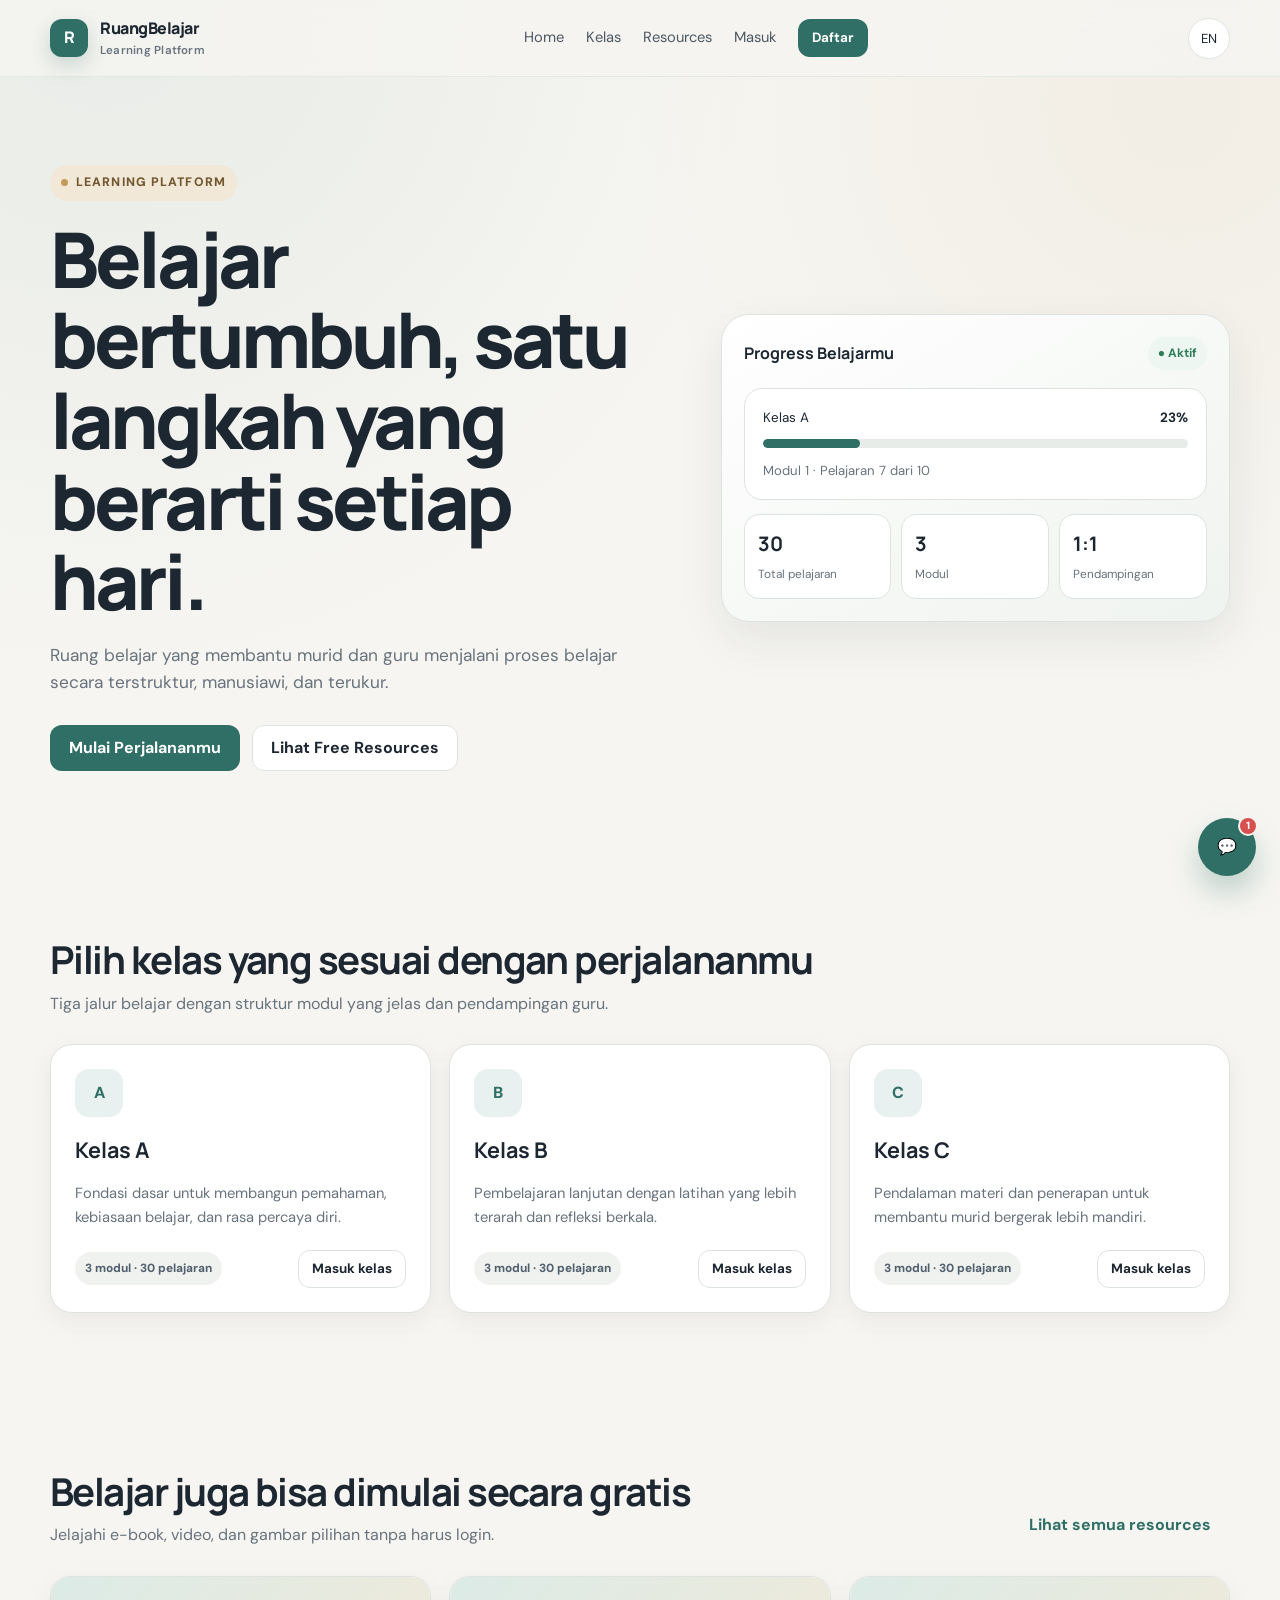
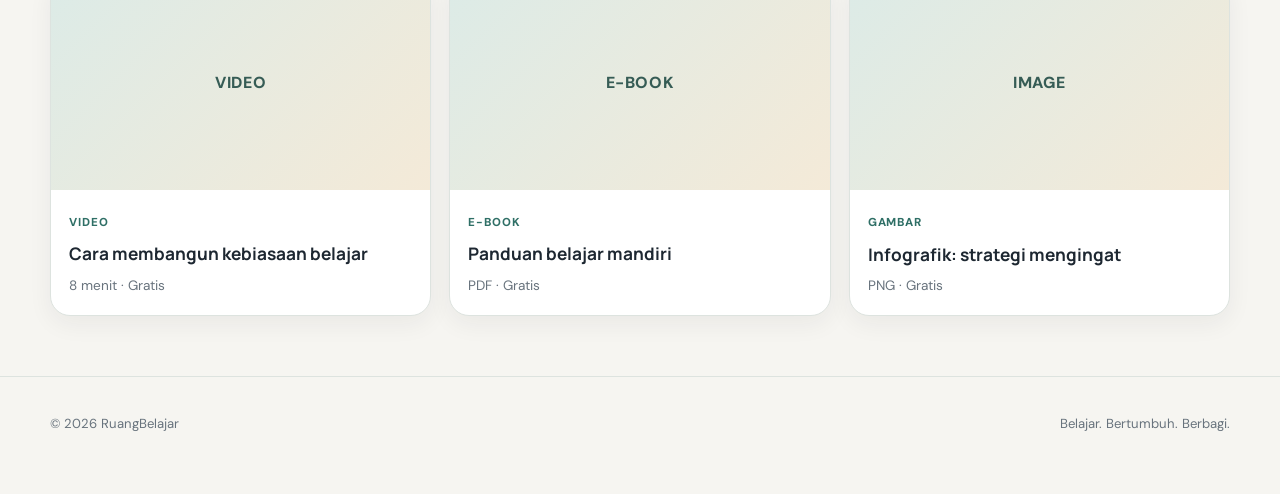
==== index.html @ 14eb43c1 "Add initial learning platform frontend prototype with student and teacher pages" ====
<!doctype html>
<html lang="id">
<head>
<meta charset="utf-8">
<meta name="viewport" content="width=device-width,initial-scale=1">
<title>RuangBelajar — Learning Platform</title>
<link rel="stylesheet" href="assets/style.css">
</head>
<body>
<header class="navbar-shell">
<div class="container navbar">
    <a class="brand" href="index.html">
        <span class="brand-mark">R</span>
        <span>RuangBelajar<small>Learning Platform</small></span>
    </a>
    <nav class="nav-links">
        <a href="index.html" data-i18n="nav_home">Home</a>
        <a href="#classes" data-i18n="nav_classes">Kelas</a>
        <a href="resources.html" data-i18n="nav_resources">Resources</a>
        <a href="login.html" data-i18n="nav_login">Masuk</a>
        <a href="register.html" class="btn btn-primary btn-small" data-i18n="nav_register">Daftar</a>
    </nav>
    <div class="nav-actions">
        <button class="lang-toggle" data-lang-toggle>EN</button>
        <button class="mobile-toggle" aria-label="Buka menu">☰</button>
    </div>
</div>
</header>

<main>
<section class="hero">
<div class="container hero-grid">
    <div>
        <span class="eyebrow" data-i18n="hero_badge">Learning Platform</span>
        <h1 data-i18n="hero_title">Belajar bertumbuh, satu langkah yang berarti setiap hari.</h1>
        <p data-i18n="hero_desc">Ruang belajar yang membantu murid dan guru menjalani proses belajar secara terstruktur, manusiawi, dan terukur.</p>
        <div class="hero-actions">
            <a href="#classes" class="btn btn-primary" data-i18n="cta_start">Mulai Perjalananmu</a>
            <a href="resources.html" class="btn btn-secondary" data-i18n="cta_free">Lihat Free Resources</a>
        </div>
    </div>
    <div class="hero-panel">
        <div class="hero-panel-top">
            <strong>Progress Belajarmu</strong>
            <span class="status-pill">● Aktif</span>
        </div>
        <div class="progress-card">
            <div class="progress-meta"><span>Kelas A</span><strong>23%</strong></div>
            <div class="progress-track"><div class="progress-fill" style="width:23%"></div></div>
            <p style="margin:12px 0 0;color:var(--muted);font-size:.82rem">Modul 1 · Pelajaran 7 dari 10</p>
        </div>
        <div class="mini-stats">
            <div class="mini-stat"><strong>30</strong><span>Total pelajaran</span></div>
            <div class="mini-stat"><strong>3</strong><span>Modul</span></div>
            <div class="mini-stat"><strong>1:1</strong><span>Pendampingan</span></div>
        </div>
    </div>
</div>
</section>

<section class="section" id="classes">
<div class="container">
    <div class="section-head">
        <div>
            <h2 data-i18n="classes_title">Pilih kelas yang sesuai dengan perjalananmu</h2>
            <p data-i18n="classes_desc">Tiga jalur belajar dengan struktur modul yang jelas dan pendampingan guru.</p>
        </div>
    </div>

    <div class="card-grid-3">
        <article class="class-card">
            <div class="class-icon">A</div>
            <h3>Kelas A</h3>
            <p>Fondasi dasar untuk membangun pemahaman, kebiasaan belajar, dan rasa percaya diri.</p>
            <div class="card-footer"><span class="tag">3 modul · 30 pelajaran</span><a href="class-a.html" class="btn btn-secondary btn-small">Masuk kelas</a></div>
        </article>
        <article class="class-card">
            <div class="class-icon">B</div>
            <h3>Kelas B</h3>
            <p>Pembelajaran lanjutan dengan latihan yang lebih terarah dan refleksi berkala.</p>
            <div class="card-footer"><span class="tag">3 modul · 30 pelajaran</span><a href="class-b.html" class="btn btn-secondary btn-small">Masuk kelas</a></div>
        </article>
        <article class="class-card">
            <div class="class-icon">C</div>
            <h3>Kelas C</h3>
            <p>Pendalaman materi dan penerapan untuk membantu murid bergerak lebih mandiri.</p>
            <div class="card-footer"><span class="tag">3 modul · 30 pelajaran</span><a href="class-c.html" class="btn btn-secondary btn-small">Masuk kelas</a></div>
        </article>
    </div>
</div>
</section>

<section class="section-sm">
<div class="container">
    <div class="section-head">
        <div>
            <h2 data-i18n="free_title">Belajar juga bisa dimulai secara gratis</h2>
            <p data-i18n="free_desc">Jelajahi e-book, video, dan gambar pilihan tanpa harus login.</p>
        </div>
        <a href="resources.html" class="btn btn-ghost" data-i18n="see_more">Lihat semua resources</a>
    </div>
    <div class="card-grid-3">
        <article class="resource-card">
            <div class="resource-thumb">VIDEO</div>
            <div class="resource-body"><span class="resource-type">Video</span><h3>Cara membangun kebiasaan belajar</h3><p>8 menit · Gratis</p></div>
        </article>
        <article class="resource-card">
            <div class="resource-thumb">E-BOOK</div>
            <div class="resource-body"><span class="resource-type">E-book</span><h3>Panduan belajar mandiri</h3><p>PDF · Gratis</p></div>
        </article>
        <article class="resource-card">
            <div class="resource-thumb">IMAGE</div>
            <div class="resource-body"><span class="resource-type">Gambar</span><h3>Infografik: strategi mengingat</h3><p>PNG · Gratis</p></div>
        </article>
    </div>
</div>
</section>
</main>

<footer class="footer">
<div class="container footer-inner">
    <span>© 2026 RuangBelajar</span>
    <span>Belajar. Bertumbuh. Berbagi.</span>
</div>
</footer>

<button class="chat-fab" aria-label="Buka chat">💬<span class="chat-badge">1</span></button>
<div class="chat-panel hidden">
    <div class="chat-head"><strong>Chat Guru</strong><button class="close-btn chat-close">×</button></div>
    <div class="chat-body"></div>
    <form class="chat-input" id="chatForm"><input placeholder="Tulis pesan..."><button>➤</button></form>
</div>

<script src="assets/app.js"></script>
</body>
</html>
---- assets/style.css ----
@import url('https://fonts.googleapis.com/css2?family=DM+Sans:wght@400;500;600;700&family=Manrope:wght@600;700;800&display=swap');

:root{
    --bg:#f6f5f1;
    --surface:#ffffff;
    --surface-2:#f0f2ef;
    --ink:#1d2731;
    --muted:#68737d;
    --line:#dde3df;
    --primary:#2f6f66;
    --primary-dark:#245b54;
    --accent:#c49a5b;
    --accent-soft:#f1e8d8;
    --success:#2e7d5a;
    --warning:#b7791f;
    --danger:#bd4b4b;
    --shadow:0 18px 45px rgba(29,39,49,.08);
    --shadow-soft:0 8px 24px rgba(29,39,49,.06);
    --radius:20px;
    --radius-sm:14px;
    --container:1180px;
}

*,
*::before,
*::after{box-sizing:border-box}

html{scroll-behavior:smooth}

body{
    margin:0;
    font-family:"DM Sans",sans-serif;
    color:var(--ink);
    background:
        radial-gradient(circle at 8% 0%, rgba(47,111,102,.07), transparent 28%),
        radial-gradient(circle at 92% 5%, rgba(196,154,91,.08), transparent 24%),
        var(--bg);
    line-height:1.6;
}

body.modal-open{overflow:hidden}

a{color:inherit;text-decoration:none}
button,input,select,textarea{font:inherit}
button{cursor:pointer}
img{max-width:100%;display:block}

.container{
    width:min(calc(100% - 40px), var(--container));
    margin-inline:auto;
}

.section{padding:88px 0}
.section-sm{padding:60px 0}

.navbar-shell{
    position:sticky;
    top:0;
    z-index:1000;
    padding:16px 0;
    background:rgba(246,245,241,.82);
    backdrop-filter:blur(16px);
    border-bottom:1px solid rgba(221,227,223,.75);
}

.navbar{
    display:flex;
    align-items:center;
    justify-content:space-between;
    gap:22px;
}

.brand{
    display:flex;
    align-items:center;
    gap:12px;
    font-family:"Manrope",sans-serif;
    font-weight:800;
    letter-spacing:-.03em;
}

.brand-mark{
    width:38px;height:38px;border-radius:12px;
    display:grid;place-items:center;
    background:var(--primary);
    color:#fff;
    box-shadow:0 8px 20px rgba(47,111,102,.22);
}

.brand small{
    display:block;
    font-family:"DM Sans",sans-serif;
    font-size:.72rem;
    font-weight:600;
    color:var(--muted);
    letter-spacing:.02em;
}

.nav-links{
    display:flex;
    align-items:center;
    gap:22px;
    color:#4d5862;
    font-size:.92rem;
}

.nav-links a:hover{color:var(--primary)}

.nav-actions{display:flex;align-items:center;gap:10px}

.lang-toggle{
    border:1px solid var(--line);
    background:var(--surface);
    color:var(--ink);
    border-radius:999px;
    padding:9px 12px;
    font-size:.82rem;
}

.mobile-toggle{
    display:none;
    width:42px;height:42px;
    border:1px solid var(--line);
    background:var(--surface);
    border-radius:12px;
}

.btn{
    display:inline-flex;
    align-items:center;
    justify-content:center;
    gap:9px;
    min-height:46px;
    padding:0 18px;
    border-radius:12px;
    border:1px solid transparent;
    font-weight:700;
    transition:.2s ease;
}

.btn:hover{transform:translateY(-1px)}
.btn-primary{background:var(--primary);color:#fff}
.btn-primary:hover{background:var(--primary-dark)}
.btn-secondary{background:var(--surface);border-color:var(--line);color:var(--ink)}
.btn-ghost{background:transparent;color:var(--primary)}
.btn-danger{background:#fff0f0;color:var(--danger);border-color:#f0caca}
.btn-warning{background:#fff8ea;color:var(--warning);border-color:#ead8aa}
.btn-small{min-height:38px;padding:0 13px;font-size:.84rem}

.hero{padding:88px 0 70px}
.hero-grid{
    display:grid;
    grid-template-columns:1.1fr .9fr;
    gap:48px;
    align-items:center;
}

.eyebrow{
    display:inline-flex;
    align-items:center;
    gap:8px;
    padding:8px 11px;
    border-radius:999px;
    background:var(--accent-soft);
    color:#72572f;
    font-size:.77rem;
    font-weight:800;
    text-transform:uppercase;
    letter-spacing:.09em;
}

.eyebrow::before{
    content:"";
    width:7px;height:7px;border-radius:50%;
    background:var(--accent);
}

.hero h1,
.page-title{
    font-family:"Manrope",sans-serif;
    font-weight:800;
    letter-spacing:-.05em;
    line-height:1.05;
}

.hero h1{font-size:clamp(2.9rem,6vw,5.2rem);margin:18px 0 20px;max-width:820px}
.page-title{font-size:clamp(2.2rem,5vw,4rem);margin:14px 0}

.hero p,
.lead{
    max-width:690px;
    color:var(--muted);
    font-size:1.08rem;
}

.hero-actions{display:flex;gap:12px;flex-wrap:wrap;margin-top:28px}

.hero-panel{
    background:linear-gradient(150deg,#ffffff,#eff3ef);
    border:1px solid var(--line);
    border-radius:28px;
    padding:22px;
    box-shadow:var(--shadow);
}

.hero-panel-top{
    display:flex;
    justify-content:space-between;
    align-items:center;
    margin-bottom:18px;
}
.hero-panel-top strong{font-family:"Manrope",sans-serif}
.status-pill{
    display:inline-flex;
    align-items:center;
    gap:6px;
    padding:7px 10px;
    border-radius:999px;
    background:#edf6f1;
    color:var(--success);
    font-size:.76rem;
    font-weight:700;
}

.progress-card{
    background:var(--surface);
    border:1px solid var(--line);
    padding:18px;
    border-radius:18px;
}

.progress-meta{display:flex;justify-content:space-between;gap:12px;font-size:.84rem;margin-bottom:10px}
.progress-track{height:9px;background:#e8ece9;border-radius:999px;overflow:hidden}
.progress-fill{height:100%;background:var(--primary);border-radius:999px}

.mini-stats{
    display:grid;
    grid-template-columns:repeat(3,1fr);
    gap:10px;
    margin-top:14px;
}
.mini-stat{
    background:var(--surface);
    border:1px solid var(--line);
    border-radius:15px;
    padding:13px;
}
.mini-stat strong{display:block;font-size:1.25rem;font-family:"Manrope",sans-serif}
.mini-stat span{font-size:.74rem;color:var(--muted)}

.section-head{
    display:flex;
    align-items:end;
    justify-content:space-between;
    gap:20px;
    margin-bottom:28px;
}
.section-head h2{
    font-family:"Manrope",sans-serif;
    font-size:clamp(1.8rem,3vw,2.6rem);
    margin:0;
    letter-spacing:-.04em;
}
.section-head p{margin:0;color:var(--muted);max-width:560px}

.card-grid-3{
    display:grid;
    grid-template-columns:repeat(3,1fr);
    gap:18px;
}
.card-grid-2{
    display:grid;
    grid-template-columns:repeat(2,1fr);
    gap:18px;
}

.class-card{
    background:var(--surface);
    border:1px solid var(--line);
    border-radius:22px;
    padding:24px;
    box-shadow:var(--shadow-soft);
    transition:.2s ease;
}
.class-card:hover{transform:translateY(-4px);box-shadow:var(--shadow)}
.class-icon{
    width:48px;height:48px;border-radius:14px;
    display:grid;place-items:center;
    color:var(--primary);
    background:#e8f1ef;
    font-weight:800;
}
.class-card h3{font-family:"Manrope",sans-serif;font-size:1.35rem;margin:16px 0 8px}
.class-card p{color:var(--muted);font-size:.92rem}
.card-footer{display:flex;justify-content:space-between;align-items:center;gap:12px;margin-top:20px}
.tag{
    display:inline-flex;align-items:center;
    padding:7px 10px;border-radius:999px;
    font-size:.74rem;font-weight:800;
    background:var(--surface-2);color:#52616d;
}

.resource-card{
    overflow:hidden;
    background:var(--surface);
    border:1px solid var(--line);
    border-radius:20px;
    box-shadow:var(--shadow-soft);
}
.resource-thumb{
    aspect-ratio:16/9;
    background:linear-gradient(135deg,#dcebe7,#f4ead8);
    display:grid;place-items:center;
    color:#365c55;
    font-weight:800;
    letter-spacing:.04em;
}
.resource-body{padding:18px}
.resource-type{
    font-size:.72rem;text-transform:uppercase;
    letter-spacing:.08em;font-weight:800;color:var(--primary);
}
.resource-body h3{font-family:"Manrope",sans-serif;font-size:1.08rem;margin:7px 0}
.resource-body p{font-size:.85rem;color:var(--muted);margin:0}

.page-banner{padding:56px 0 34px}
.page-banner .lead{max-width:760px}

.auth-wrap{
    min-height:calc(100vh - 76px);
    display:grid;
    place-items:center;
    padding:50px 0 80px;
}
.auth-card{
    width:min(100%,560px);
    background:var(--surface);
    border:1px solid var(--line);
    border-radius:24px;
    padding:30px;
    box-shadow:var(--shadow);
}
.auth-card h1{font-family:"Manrope",sans-serif;margin:0 0 8px;font-size:2rem;letter-spacing:-.04em}
.auth-card > p{margin:0 0 24px;color:var(--muted)}
.form-grid{display:grid;grid-template-columns:1fr 1fr;gap:16px}
.form-group{display:flex;flex-direction:column;gap:8px}
.form-group.full{grid-column:1/-1}
label{font-size:.84rem;font-weight:700}
input,select,textarea{
    width:100%;
    border:1px solid var(--line);
    background:#fbfcfb;
    color:var(--ink);
    border-radius:12px;
    min-height:46px;
    padding:11px 13px;
    outline:none;
}
textarea{min-height:120px;resize:vertical}
input:focus,select:focus,textarea:focus{
    border-color:rgba(47,111,102,.55);
    box-shadow:0 0 0 4px rgba(47,111,102,.08);
}
.choice-row{display:flex;gap:10px;flex-wrap:wrap}
.choice{
    flex:1;
    border:1px solid var(--line);
    border-radius:13px;
    padding:12px 14px;
    background:var(--surface);
    display:flex;
    gap:10px;
    align-items:flex-start;
}
.choice input{width:auto;min-height:auto;margin-top:3px}
.field-help{font-size:.76rem;color:var(--muted)}
.hidden{display:none!important}
.notice{
    padding:13px 14px;
    border-radius:13px;
    background:#f4f6f4;
    border:1px solid var(--line);
    font-size:.82rem;
    color:#58636d;
}
.notice.success{background:#edf6f1;border-color:#d3e7db;color:#2f6e55}
.notice.warning{background:#fff8ea;border-color:#ead8aa;color:#7f5a1d}

.dashboard-shell{display:grid;grid-template-columns:270px minmax(0,1fr);gap:24px;align-items:start}
.sidebar{
    position:sticky;top:96px;
    background:var(--surface);
    border:1px solid var(--line);
    border-radius:20px;
    padding:18px;
    box-shadow:var(--shadow-soft);
}
.sidebar-title{
    padding:8px 10px 14px;
    color:var(--muted);
    font-size:.72rem;
    font-weight:800;
    text-transform:uppercase;
    letter-spacing:.08em;
}
.side-link{
    display:flex;align-items:center;justify-content:space-between;
    gap:12px;
    padding:12px 10px;border-radius:12px;
    color:#55616b;font-size:.88rem;
}
.side-link:hover,.side-link.active{background:#edf4f2;color:var(--primary);font-weight:700}

.main-panel{
    min-width:0;
    background:var(--surface);
    border:1px solid var(--line);
    border-radius:24px;
    padding:26px;
    box-shadow:var(--shadow-soft);
}

.profile-header{
    display:grid;
    grid-template-columns:auto minmax(0,1fr) auto;
    gap:18px;align-items:center;
}
.avatar{
    width:74px;height:74px;border-radius:20px;
    display:grid;place-items:center;
    background:#ddebe8;color:var(--primary);
    font-family:"Manrope",sans-serif;font-size:1.35rem;font-weight:800;
}
.profile-title h1{font-family:"Manrope",sans-serif;margin:0;font-size:1.7rem;letter-spacing:-.04em}
.profile-title p{margin:4px 0 0;color:var(--muted);font-size:.88rem}

.stats-row{
    display:grid;grid-template-columns:repeat(4,1fr);
    gap:12px;margin:22px 0;
}
.kpi{
    padding:15px;border:1px solid var(--line);
    border-radius:16px;background:#fbfcfb;
}
.kpi strong{display:block;font-family:"Manrope",sans-serif;font-size:1.4rem}
.kpi span{font-size:.74rem;color:var(--muted)}

.table-wrap{overflow:auto}
.table{width:100%;border-collapse:collapse;min-width:680px}
.table th,.table td{padding:14px 12px;border-bottom:1px solid var(--line);text-align:left;font-size:.84rem}
.table th{font-size:.73rem;color:var(--muted);text-transform:uppercase;letter-spacing:.06em}
.table td strong{font-weight:700}

.progress-inline{display:flex;align-items:center;gap:10px;min-width:170px}
.progress-inline .progress-track{flex:1}
.progress-inline span{font-size:.78rem;color:var(--muted);width:34px;text-align:right}

.section-block{margin-top:24px}
.section-block h2{font-family:"Manrope",sans-serif;font-size:1.3rem;margin:0 0 14px}
.block-card{
    border:1px solid var(--line);
    border-radius:18px;
    padding:18px;
    background:#fff;
}

.class-header{
    display:flex;justify-content:space-between;gap:18px;align-items:flex-start;
    margin-bottom:22px;
}
.class-header h1{font-family:"Manrope",sans-serif;font-size:2rem;margin:4px 0}
.class-header p{color:var(--muted);margin:0}

.role-switch{
    display:inline-flex;
    padding:4px;
    background:var(--surface-2);
    border-radius:12px;
    border:1px solid var(--line);
}
.role-switch button{
    border:0;background:transparent;padding:9px 12px;border-radius:9px;
    color:#5e6972;font-weight:700;font-size:.8rem;
}
.role-switch button.active{background:var(--surface);color:var(--primary);box-shadow:0 2px 7px rgba(0,0,0,.06)}

.class-layout{display:grid;grid-template-columns:310px minmax(0,1fr);gap:20px}
.module{
    border:1px solid var(--line);
    border-radius:18px;
    overflow:hidden;
    background:#fff;
}
.module-head{
    padding:16px;
    background:#fbfcfb;
    border-bottom:1px solid var(--line);
}
.module-head strong{font-family:"Manrope",sans-serif}
.lesson-list{padding:8px}
.lesson{
    display:flex;align-items:center;gap:10px;
    padding:10px;
    border-radius:12px;
    color:#56616a;
    font-size:.82rem;
}
.lesson:hover{background:#f6f8f7}
.lesson.current{background:#eaf3f0;color:var(--primary);font-weight:700}
.lesson.locked{opacity:.5;cursor:not-allowed}
.lesson-dot{
    width:27px;height:27px;flex:0 0 auto;
    display:grid;place-items:center;border-radius:50%;
    background:#eef1ef;font-size:.7rem;font-weight:800;
}
.lesson.current .lesson-dot{background:var(--primary);color:#fff}
.lesson.complete .lesson-dot{background:#dceee4;color:var(--success)}

.lesson-main h2{font-family:"Manrope",sans-serif;font-size:1.5rem;margin:0 0 8px}
.lesson-main p{color:var(--muted);margin:0 0 16px}
.video-placeholder{
    aspect-ratio:16/9;
    border-radius:18px;
    background:linear-gradient(135deg,#233b39,#4b6d67);
    display:grid;place-items:center;
    color:#fff;
    margin:18px 0;
}
.video-placeholder span{
    width:64px;height:64px;border-radius:50%;
    display:grid;place-items:center;
    background:rgba(255,255,255,.16);
    border:1px solid rgba(255,255,255,.25);
}
.assignment{
    margin-top:18px;
    padding:18px;
    border-radius:18px;
    background:#fafbf9;
    border:1px dashed #cdd8d2;
}
.assignment h3{font-family:"Manrope",sans-serif;font-size:1rem;margin:0 0 7px}
.assignment p{font-size:.84rem}

.rating-grid{display:grid;grid-template-columns:repeat(10,1fr);gap:7px}
.rating-btn{
    min-height:38px;border:1px solid var(--line);border-radius:10px;background:var(--surface);font-weight:700;color:#56616a
}
.rating-btn.selected{background:var(--primary);color:#fff;border-color:var(--primary)}

.teacher-guide{
    margin-top:18px;
    padding:18px;
    background:#fcf8f0;
    border:1px solid #eadfc9;
    border-radius:18px;
}
.teacher-guide h3{margin:0 0 8px;font-family:"Manrope",sans-serif;font-size:1rem}
.teacher-guide p,.teacher-guide li{font-size:.84rem;color:#665941}

.resource-filter{display:flex;gap:8px;flex-wrap:wrap;margin-bottom:20px}
.filter-btn{
    border:1px solid var(--line);background:var(--surface);
    color:#5d6870;border-radius:999px;padding:9px 13px;font-size:.79rem;font-weight:700
}
.filter-btn.active{background:var(--primary);color:#fff;border-color:var(--primary)}

.chat-fab{
    position:fixed;right:24px;bottom:24px;
    width:58px;height:58px;border-radius:50%;
    background:var(--primary);color:#fff;border:0;
    box-shadow:0 16px 30px rgba(47,111,102,.28);
    z-index:1050;
    font-weight:800;
}
.chat-badge{
    position:absolute;right:-2px;top:-2px;
    width:20px;height:20px;border-radius:50%;
    background:#d74f4f;color:#fff;font-size:.66rem;
    display:grid;place-items:center;border:2px solid var(--bg);
}
.chat-panel{
    position:fixed;right:24px;bottom:92px;
    width:min(380px,calc(100vw - 32px));
    height:520px;
    background:var(--surface);
    border:1px solid var(--line);
    border-radius:20px;
    box-shadow:0 24px 60px rgba(29,39,49,.18);
    display:flex;flex-direction:column;
    overflow:hidden;
    z-index:1049;
}
.chat-head{padding:15px 16px;border-bottom:1px solid var(--line);display:flex;justify-content:space-between;align-items:center}
.chat-head strong{font-family:"Manrope",sans-serif}
.chat-body{flex:1;padding:14px;overflow:auto;background:#fbfcfb}
.msg{max-width:82%;padding:10px 12px;border-radius:14px;margin:7px 0;font-size:.8rem}
.msg.them{background:#edf2ef}
.msg.me{margin-left:auto;background:#e3efeb;color:#275c53}
.chat-input{padding:10px;border-top:1px solid var(--line);display:flex;gap:8px}
.chat-input input{min-height:42px}
.chat-input button{width:45px;border-radius:11px;border:0;background:var(--primary);color:#fff}

.toast{
    position:fixed;left:50%;bottom:24px;
    transform:translate(-50%,120px);
    opacity:0;
    background:var(--ink);color:#fff;
    padding:12px 16px;border-radius:12px;
    box-shadow:var(--shadow);
    font-size:.82rem;
    z-index:2000;
    transition:.25s ease;
}
.toast.show{transform:translate(-50%,0);opacity:1}

.modal-backdrop{
    position:fixed;inset:0;
    display:none;place-items:center;
    padding:20px;
    background:rgba(22,29,35,.48);
    z-index:1500;
}
.modal-backdrop.open{display:grid}
.modal{
    width:min(680px,100%);
    max-height:88vh;
    overflow:auto;
    background:var(--surface);
    border:1px solid var(--line);
    border-radius:22px;
    box-shadow:0 30px 80px rgba(0,0,0,.2);
    padding:24px;
}
.modal-head{display:flex;justify-content:space-between;gap:16px;align-items:start;margin-bottom:16px}
.modal-head h2{font-family:"Manrope",sans-serif;margin:0;font-size:1.35rem}
.close-btn{border:1px solid var(--line);background:var(--surface);width:38px;height:38px;border-radius:10px}

.notice-list{display:grid;gap:10px}
.notice-item{
    padding:14px;border:1px solid var(--line);border-radius:15px;
    display:flex;justify-content:space-between;gap:14px;align-items:center
}
.notice-item.unread{background:#fffaf0;border-color:#ead8aa}
.notice-icon{
    width:34px;height:34px;display:grid;place-items:center;border-radius:10px;
    background:#fff0f0;color:var(--danger);font-weight:800
}

.footer{
    padding:36px 0 60px;
    border-top:1px solid var(--line);
    color:var(--muted);
    font-size:.82rem;
}
.footer-inner{display:flex;justify-content:space-between;gap:16px}

@media (max-width: 980px){
    .hero-grid{grid-template-columns:1fr}
    .dashboard-shell{grid-template-columns:1fr}
    .sidebar{position:static}
    .class-layout{grid-template-columns:1fr}
}

@media (max-width: 760px){
    .nav-links{
        display:none;
        position:absolute;
        top:68px;left:0;right:0;
        padding:12px;
        flex-direction:column;
        align-items:stretch;
        background:rgba(255,255,255,.98);
        border:1px solid var(--line);
        border-radius:16px;
        box-shadow:var(--shadow);
    }
    .nav-links.open{display:flex}
    .mobile-toggle{display:grid;place-items:center}
    .nav-actions .btn-secondary{display:none}
    .hero{padding-top:64px}
    .card-grid-3,.card-grid-2{grid-template-columns:1fr}
    .form-grid{grid-template-columns:1fr}
    .form-group.full{grid-column:auto}
    .stats-row{grid-template-columns:repeat(2,1fr)}
    .profile-header{grid-template-columns:auto 1fr}
    .profile-header .header-actions{grid-column:1/-1}
    .section{padding:66px 0}
}

@media (max-width: 520px){
    .container{width:min(calc(100% - 28px),var(--container))}
    .hero h1{font-size:2.65rem}
    .hero-actions .btn{width:100%}
    .stats-row{grid-template-columns:1fr 1fr}
    .mini-stats{grid-template-columns:1fr}
    .navbar-shell{padding:12px 0}
    .navbar{gap:10px}
    .brand span{font-size:.9rem}
    .chat-fab{right:16px;bottom:16px}
    .chat-panel{right:16px;bottom:84px}
    .rating-grid{grid-template-columns:repeat(5,1fr)}
}
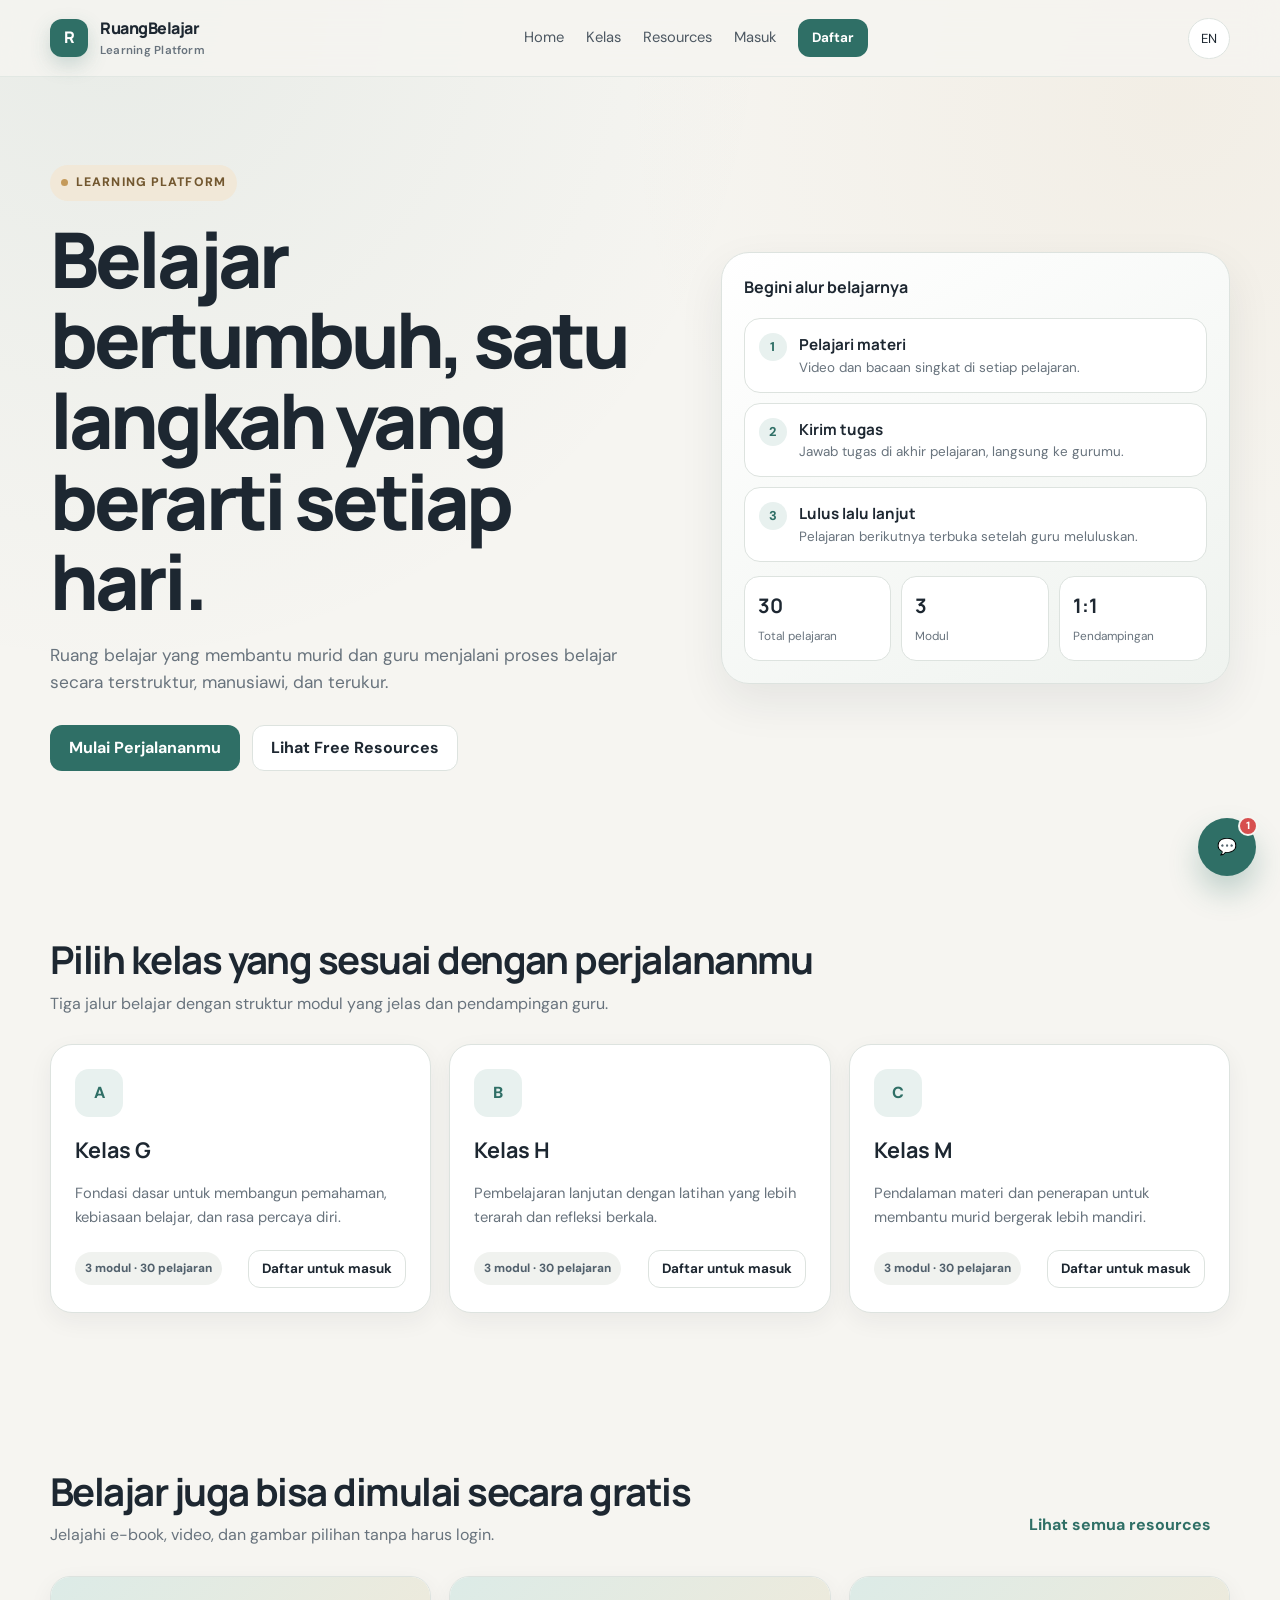
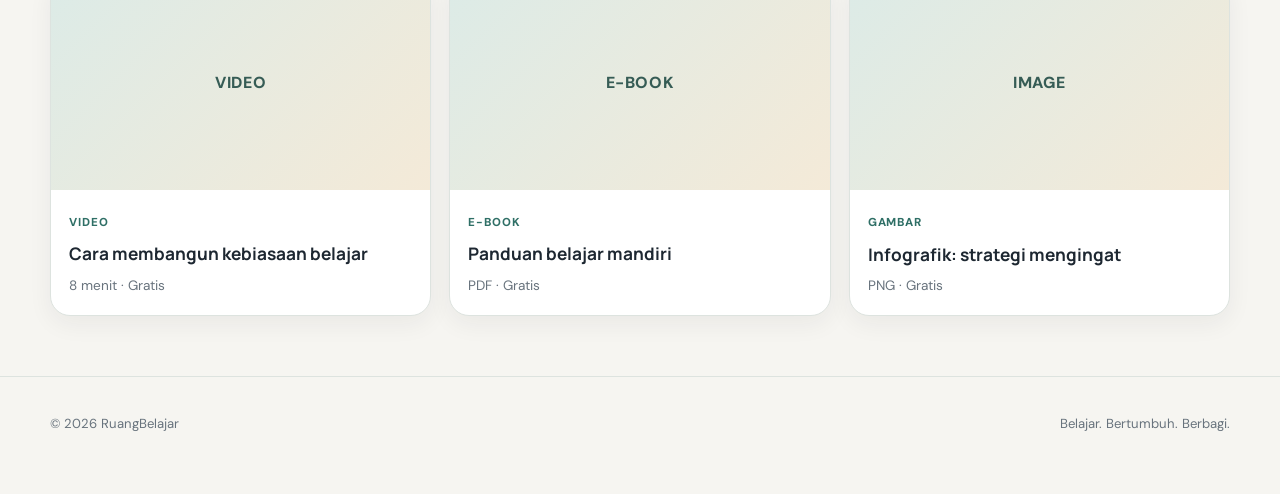
==== commit 5ffe6e2b: "update assets, responsive mobile & tablet, state, class, profile, data, storage, clipboard, modal, h" ====
--- a/index.html
+++ b/index.html
@@ -4,7 +4,7 @@
 <meta charset="utf-8">
 <meta name="viewport" content="width=device-width,initial-scale=1">
 <title>RuangBelajar — Learning Platform</title>
-<link rel="stylesheet" href="assets/style.css">
+<meta name="theme-color" content="#2f6f66"><link rel="icon" href="data:image/svg+xml,%3Csvg xmlns='http://www.w3.org/2000/svg' viewBox='0 0 64 64'%3E%3Crect width='64' height='64' rx='16' fill='%232f6f66'/%3E%3Ctext x='32' y='45' font-size='38' font-family='sans-serif' font-weight='800' text-anchor='middle' fill='white'%3ER%3C/text%3E%3C/svg%3E"><link rel="preconnect" href="https://fonts.googleapis.com"><link rel="preconnect" href="https://fonts.gstatic.com" crossorigin><link rel="stylesheet" href="https://fonts.googleapis.com/css2?family=DM+Sans:wght@400;500;600;700&family=Manrope:wght@600;700;800&display=swap"><link rel="stylesheet" href="assets/style.css">
 </head>
 <body>
 <header class="navbar-shell">
@@ -17,8 +17,10 @@
         <a href="index.html" data-i18n="nav_home">Home</a>
         <a href="#classes" data-i18n="nav_classes">Kelas</a>
         <a href="resources.html" data-i18n="nav_resources">Resources</a>
-        <a href="login.html" data-i18n="nav_login">Masuk</a>
-        <a href="register.html" class="btn btn-primary btn-small" data-i18n="nav_register">Daftar</a>
+        <a href="login.html" data-i18n="nav_login" data-auth="guest">Masuk</a>
+        <a href="register.html" class="btn btn-primary btn-small" data-i18n="nav_register" data-auth="guest">Daftar</a>
+        <a href="profile-student.html" data-i18n="nav_profile" data-auth="member" data-profile-link hidden>Profil</a>
+        <button type="button" class="btn btn-secondary btn-small" data-i18n="nav_logout" data-auth="member" data-logout hidden>Keluar</button>
     </nav>
     <div class="nav-actions">
         <button class="lang-toggle" data-lang-toggle>EN</button>
@@ -35,24 +37,23 @@
         <h1 data-i18n="hero_title">Belajar bertumbuh, satu langkah yang berarti setiap hari.</h1>
         <p data-i18n="hero_desc">Ruang belajar yang membantu murid dan guru menjalani proses belajar secara terstruktur, manusiawi, dan terukur.</p>
         <div class="hero-actions">
-            <a href="#classes" class="btn btn-primary" data-i18n="cta_start">Mulai Perjalananmu</a>
+            <a href="#classes" id="ctaPrimary" class="btn btn-primary" data-i18n="cta_start">Mulai Perjalananmu</a>
             <a href="resources.html" class="btn btn-secondary" data-i18n="cta_free">Lihat Free Resources</a>
         </div>
     </div>
-    <div class="hero-panel">
+    <div class="hero-panel" id="heroPanel">
         <div class="hero-panel-top">
-            <strong>Progress Belajarmu</strong>
-            <span class="status-pill">● Aktif</span>
+            <strong data-i18n="panel_guest_title">Begini alur belajarnya</strong>
         </div>
-        <div class="progress-card">
-            <div class="progress-meta"><span>Kelas A</span><strong>23%</strong></div>
-            <div class="progress-track"><div class="progress-fill" style="width:23%"></div></div>
-            <p style="margin:12px 0 0;color:var(--muted);font-size:.82rem">Modul 1 · Pelajaran 7 dari 10</p>
-        </div>
+        <ol class="flow-steps">
+            <li><span class="flow-num">1</span><div><strong data-i18n="flow1_t">Pelajari materi</strong><span class="flow-desc" data-i18n="flow1_d">Video dan bacaan singkat di setiap pelajaran.</span></div></li>
+            <li><span class="flow-num">2</span><div><strong data-i18n="flow2_t">Kirim tugas</strong><span class="flow-desc" data-i18n="flow2_d">Jawab tugas di akhir pelajaran, langsung ke gurumu.</span></div></li>
+            <li><span class="flow-num">3</span><div><strong data-i18n="flow3_t">Lulus lalu lanjut</strong><span class="flow-desc" data-i18n="flow3_d">Pelajaran berikutnya terbuka setelah guru meluluskan.</span></div></li>
+        </ol>
         <div class="mini-stats">
-            <div class="mini-stat"><strong>30</strong><span>Total pelajaran</span></div>
-            <div class="mini-stat"><strong>3</strong><span>Modul</span></div>
-            <div class="mini-stat"><strong>1:1</strong><span>Pendampingan</span></div>
+            <div class="mini-stat"><strong>30</strong><span data-i18n="stat_total">Total pelajaran</span></div>
+            <div class="mini-stat"><strong>3</strong><span data-i18n="stat_modules">Modul</span></div>
+            <div class="mini-stat"><strong>1:1</strong><span data-i18n="stat_guidance">Pendampingan</span></div>
         </div>
     </div>
 </div>
@@ -70,21 +71,21 @@
     <div class="card-grid-3">
         <article class="class-card">
             <div class="class-icon">A</div>
-            <h3>Kelas A</h3>
+            <h3>Kelas G</h3>
             <p>Fondasi dasar untuk membangun pemahaman, kebiasaan belajar, dan rasa percaya diri.</p>
-            <div class="card-footer"><span class="tag">3 modul · 30 pelajaran</span><a href="class-a.html" class="btn btn-secondary btn-small">Masuk kelas</a></div>
+            <div class="card-footer"><span class="tag">3 modul · 30 pelajaran</span><a href="register.html" class="btn btn-secondary btn-small" data-member-href="class-g.html" data-i18n="class_join">Daftar untuk masuk</a></div>
         </article>
         <article class="class-card">
             <div class="class-icon">B</div>
-            <h3>Kelas B</h3>
+            <h3>Kelas H</h3>
             <p>Pembelajaran lanjutan dengan latihan yang lebih terarah dan refleksi berkala.</p>
-            <div class="card-footer"><span class="tag">3 modul · 30 pelajaran</span><a href="class-b.html" class="btn btn-secondary btn-small">Masuk kelas</a></div>
+            <div class="card-footer"><span class="tag">3 modul · 30 pelajaran</span><a href="register.html" class="btn btn-secondary btn-small" data-member-href="class-h.html" data-i18n="class_join">Daftar untuk masuk</a></div>
         </article>
         <article class="class-card">
             <div class="class-icon">C</div>
-            <h3>Kelas C</h3>
+            <h3>Kelas M</h3>
             <p>Pendalaman materi dan penerapan untuk membantu murid bergerak lebih mandiri.</p>
-            <div class="card-footer"><span class="tag">3 modul · 30 pelajaran</span><a href="class-c.html" class="btn btn-secondary btn-small">Masuk kelas</a></div>
+            <div class="card-footer"><span class="tag">3 modul · 30 pelajaran</span><a href="register.html" class="btn btn-secondary btn-small" data-member-href="class-m.html" data-i18n="class_join">Daftar untuk masuk</a></div>
         </article>
     </div>
 </div>
--- a/assets/style.css
+++ b/assets/style.css
@@ -1,5 +1,3 @@
-@import url('https://fonts.googleapis.com/css2?family=DM+Sans:wght@400;500;600;700&family=Manrope:wght@600;700;800&display=swap');
-
 :root{
     --bg:#f6f5f1;
     --surface:#ffffff;
@@ -29,7 +27,7 @@
 
 body{
     margin:0;
-    font-family:"DM Sans",sans-serif;
+    font-family:"DM Sans",system-ui,-apple-system,"Segoe UI",Roboto,sans-serif;
     color:var(--ink);
     background:
         radial-gradient(circle at 8% 0%, rgba(47,111,102,.07), transparent 28%),
@@ -59,6 +57,7 @@
     z-index:1000;
     padding:16px 0;
     background:rgba(246,245,241,.82);
+    -webkit-backdrop-filter:blur(16px);
     backdrop-filter:blur(16px);
     border-bottom:1px solid rgba(221,227,223,.75);
 }
@@ -74,7 +73,7 @@
     display:flex;
     align-items:center;
     gap:12px;
-    font-family:"Manrope",sans-serif;
+    font-family:"Manrope","DM Sans",system-ui,sans-serif;
     font-weight:800;
     letter-spacing:-.03em;
 }
@@ -89,7 +88,7 @@
 
 .brand small{
     display:block;
-    font-family:"DM Sans",sans-serif;
+    font-family:"DM Sans",system-ui,-apple-system,"Segoe UI",Roboto,sans-serif;
     font-size:.72rem;
     font-weight:600;
     color:var(--muted);
@@ -177,7 +176,7 @@
 
 .hero h1,
 .page-title{
-    font-family:"Manrope",sans-serif;
+    font-family:"Manrope","DM Sans",system-ui,sans-serif;
     font-weight:800;
     letter-spacing:-.05em;
     line-height:1.05;
@@ -209,7 +208,7 @@
     align-items:center;
     margin-bottom:18px;
 }
-.hero-panel-top strong{font-family:"Manrope",sans-serif}
+.hero-panel-top strong{font-family:"Manrope","DM Sans",system-ui,sans-serif}
 .status-pill{
     display:inline-flex;
     align-items:center;
@@ -245,7 +244,7 @@
     border-radius:15px;
     padding:13px;
 }
-.mini-stat strong{display:block;font-size:1.25rem;font-family:"Manrope",sans-serif}
+.mini-stat strong{display:block;font-size:1.25rem;font-family:"Manrope","DM Sans",system-ui,sans-serif}
 .mini-stat span{font-size:.74rem;color:var(--muted)}
 
 .section-head{
@@ -253,10 +252,11 @@
     align-items:end;
     justify-content:space-between;
     gap:20px;
+    flex-wrap:wrap;
     margin-bottom:28px;
 }
 .section-head h2{
-    font-family:"Manrope",sans-serif;
+    font-family:"Manrope","DM Sans",system-ui,sans-serif;
     font-size:clamp(1.8rem,3vw,2.6rem);
     margin:0;
     letter-spacing:-.04em;
@@ -290,9 +290,9 @@
     background:#e8f1ef;
     font-weight:800;
 }
-.class-card h3{font-family:"Manrope",sans-serif;font-size:1.35rem;margin:16px 0 8px}
+.class-card h3{font-family:"Manrope","DM Sans",system-ui,sans-serif;font-size:1.35rem;margin:16px 0 8px}
 .class-card p{color:var(--muted);font-size:.92rem}
-.card-footer{display:flex;justify-content:space-between;align-items:center;gap:12px;margin-top:20px}
+.card-footer{display:flex;justify-content:space-between;align-items:center;gap:12px;flex-wrap:wrap;margin-top:20px}
 .tag{
     display:inline-flex;align-items:center;
     padding:7px 10px;border-radius:999px;
@@ -320,7 +320,7 @@
     font-size:.72rem;text-transform:uppercase;
     letter-spacing:.08em;font-weight:800;color:var(--primary);
 }
-.resource-body h3{font-family:"Manrope",sans-serif;font-size:1.08rem;margin:7px 0}
+.resource-body h3{font-family:"Manrope","DM Sans",system-ui,sans-serif;font-size:1.08rem;margin:7px 0}
 .resource-body p{font-size:.85rem;color:var(--muted);margin:0}
 
 .page-banner{padding:56px 0 34px}
@@ -328,6 +328,7 @@
 
 .auth-wrap{
     min-height:calc(100vh - 76px);
+    min-height:calc(100dvh - 76px);
     display:grid;
     place-items:center;
     padding:50px 0 80px;
@@ -340,7 +341,7 @@
     padding:30px;
     box-shadow:var(--shadow);
 }
-.auth-card h1{font-family:"Manrope",sans-serif;margin:0 0 8px;font-size:2rem;letter-spacing:-.04em}
+.auth-card h1{font-family:"Manrope","DM Sans",system-ui,sans-serif;margin:0 0 8px;font-size:2rem;letter-spacing:-.04em}
 .auth-card > p{margin:0 0 24px;color:var(--muted)}
 .form-grid{display:grid;grid-template-columns:1fr 1fr;gap:16px}
 .form-group{display:flex;flex-direction:column;gap:8px}
@@ -374,7 +375,7 @@
 }
 .choice input{width:auto;min-height:auto;margin-top:3px}
 .field-help{font-size:.76rem;color:var(--muted)}
-.hidden{display:none!important}
+.hidden,[hidden]{display:none!important}
 .notice{
     padding:13px 14px;
     border-radius:13px;
@@ -429,9 +430,9 @@
     width:74px;height:74px;border-radius:20px;
     display:grid;place-items:center;
     background:#ddebe8;color:var(--primary);
-    font-family:"Manrope",sans-serif;font-size:1.35rem;font-weight:800;
-}
-.profile-title h1{font-family:"Manrope",sans-serif;margin:0;font-size:1.7rem;letter-spacing:-.04em}
+    font-family:"Manrope","DM Sans",system-ui,sans-serif;font-size:1.35rem;font-weight:800;
+}
+.profile-title h1{font-family:"Manrope","DM Sans",system-ui,sans-serif;margin:0;font-size:1.7rem;letter-spacing:-.04em}
 .profile-title p{margin:4px 0 0;color:var(--muted);font-size:.88rem}
 
 .stats-row{
@@ -442,7 +443,7 @@
     padding:15px;border:1px solid var(--line);
     border-radius:16px;background:#fbfcfb;
 }
-.kpi strong{display:block;font-family:"Manrope",sans-serif;font-size:1.4rem}
+.kpi strong{display:block;font-family:"Manrope","DM Sans",system-ui,sans-serif;font-size:1.4rem}
 .kpi span{font-size:.74rem;color:var(--muted)}
 
 .table-wrap{overflow:auto}
@@ -456,7 +457,7 @@
 .progress-inline span{font-size:.78rem;color:var(--muted);width:34px;text-align:right}
 
 .section-block{margin-top:24px}
-.section-block h2{font-family:"Manrope",sans-serif;font-size:1.3rem;margin:0 0 14px}
+.section-block h2{font-family:"Manrope","DM Sans",system-ui,sans-serif;font-size:1.3rem;margin:0 0 14px}
 .block-card{
     border:1px solid var(--line);
     border-radius:18px;
@@ -465,10 +466,10 @@
 }
 
 .class-header{
-    display:flex;justify-content:space-between;gap:18px;align-items:flex-start;
+    display:flex;justify-content:space-between;gap:18px;align-items:flex-start;flex-wrap:wrap;
     margin-bottom:22px;
 }
-.class-header h1{font-family:"Manrope",sans-serif;font-size:2rem;margin:4px 0}
+.class-header h1{font-family:"Manrope","DM Sans",system-ui,sans-serif;font-size:2rem;margin:4px 0}
 .class-header p{color:var(--muted);margin:0}
 
 .role-switch{
@@ -496,10 +497,11 @@
     background:#fbfcfb;
     border-bottom:1px solid var(--line);
 }
-.module-head strong{font-family:"Manrope",sans-serif}
+.module-head strong{font-family:"Manrope","DM Sans",system-ui,sans-serif}
 .lesson-list{padding:8px}
 .lesson{
     display:flex;align-items:center;gap:10px;
+    width:100%;border:0;background:transparent;text-align:left;
     padding:10px;
     border-radius:12px;
     color:#56616a;
@@ -516,7 +518,7 @@
 .lesson.current .lesson-dot{background:var(--primary);color:#fff}
 .lesson.complete .lesson-dot{background:#dceee4;color:var(--success)}
 
-.lesson-main h2{font-family:"Manrope",sans-serif;font-size:1.5rem;margin:0 0 8px}
+.lesson-main h2{font-family:"Manrope","DM Sans",system-ui,sans-serif;font-size:1.5rem;margin:0 0 8px}
 .lesson-main p{color:var(--muted);margin:0 0 16px}
 .video-placeholder{
     aspect-ratio:16/9;
@@ -539,7 +541,7 @@
     background:#fafbf9;
     border:1px dashed #cdd8d2;
 }
-.assignment h3{font-family:"Manrope",sans-serif;font-size:1rem;margin:0 0 7px}
+.assignment h3{font-family:"Manrope","DM Sans",system-ui,sans-serif;font-size:1rem;margin:0 0 7px}
 .assignment p{font-size:.84rem}
 
 .rating-grid{display:grid;grid-template-columns:repeat(10,1fr);gap:7px}
@@ -555,7 +557,7 @@
     border:1px solid #eadfc9;
     border-radius:18px;
 }
-.teacher-guide h3{margin:0 0 8px;font-family:"Manrope",sans-serif;font-size:1rem}
+.teacher-guide h3{margin:0 0 8px;font-family:"Manrope","DM Sans",system-ui,sans-serif;font-size:1rem}
 .teacher-guide p,.teacher-guide li{font-size:.84rem;color:#665941}
 
 .resource-filter{display:flex;gap:8px;flex-wrap:wrap;margin-bottom:20px}
@@ -582,7 +584,8 @@
 .chat-panel{
     position:fixed;right:24px;bottom:92px;
     width:min(380px,calc(100vw - 32px));
-    height:520px;
+    height:min(520px,calc(100vh - 116px));
+    height:min(520px,calc(100dvh - 116px));
     background:var(--surface);
     border:1px solid var(--line);
     border-radius:20px;
@@ -592,7 +595,7 @@
     z-index:1049;
 }
 .chat-head{padding:15px 16px;border-bottom:1px solid var(--line);display:flex;justify-content:space-between;align-items:center}
-.chat-head strong{font-family:"Manrope",sans-serif}
+.chat-head strong{font-family:"Manrope","DM Sans",system-ui,sans-serif}
 .chat-body{flex:1;padding:14px;overflow:auto;background:#fbfcfb}
 .msg{max-width:82%;padding:10px 12px;border-radius:14px;margin:7px 0;font-size:.8rem}
 .msg.them{background:#edf2ef}
@@ -603,6 +606,7 @@
 
 .toast{
     position:fixed;left:50%;bottom:24px;
+    width:max-content;max-width:calc(100vw - 32px);text-align:center;
     transform:translate(-50%,120px);
     opacity:0;
     background:var(--ink);color:#fff;
@@ -625,6 +629,7 @@
 .modal{
     width:min(680px,100%);
     max-height:88vh;
+    max-height:88dvh;
     overflow:auto;
     background:var(--surface);
     border:1px solid var(--line);
@@ -633,7 +638,7 @@
     padding:24px;
 }
 .modal-head{display:flex;justify-content:space-between;gap:16px;align-items:start;margin-bottom:16px}
-.modal-head h2{font-family:"Manrope",sans-serif;margin:0;font-size:1.35rem}
+.modal-head h2{font-family:"Manrope","DM Sans",system-ui,sans-serif;margin:0;font-size:1.35rem}
 .close-btn{border:1px solid var(--line);background:var(--surface);width:38px;height:38px;border-radius:10px}
 
 .notice-list{display:grid;gap:10px}
@@ -653,31 +658,42 @@
     color:var(--muted);
     font-size:.82rem;
 }
-.footer-inner{display:flex;justify-content:space-between;gap:16px}
+.footer-inner{display:flex;justify-content:space-between;gap:8px 16px;flex-wrap:wrap}
 
 @media (max-width: 980px){
     .hero-grid{grid-template-columns:1fr}
     .dashboard-shell{grid-template-columns:1fr}
-    .sidebar{position:static}
     .class-layout{grid-template-columns:1fr}
+    .card-grid-3{grid-template-columns:repeat(2,1fr)}
+
+    /* sidebar dashboard -> deretan pil yang bisa digeser, bukan kartu tinggi */
+    .sidebar{
+        position:static;display:flex;gap:6px;padding:10px;border-radius:16px;
+        overflow-x:auto;-webkit-overflow-scrolling:touch;scrollbar-width:none;
+    }
+    .sidebar::-webkit-scrollbar{display:none}
+    .sidebar-title{display:none}
+    .side-link{flex:0 0 auto;white-space:nowrap;padding:10px 14px}
 }
 
 @media (max-width: 760px){
     .nav-links{
         display:none;
         position:absolute;
-        top:68px;left:0;right:0;
-        padding:12px;
+        top:calc(100% + 8px);left:14px;right:14px;
+        padding:8px;gap:0;
         flex-direction:column;
         align-items:stretch;
-        background:rgba(255,255,255,.98);
+        background:#fff;
         border:1px solid var(--line);
         border-radius:16px;
         box-shadow:var(--shadow);
     }
     .nav-links.open{display:flex}
     .mobile-toggle{display:grid;place-items:center}
-    .nav-actions .btn-secondary{display:none}
+    .nav-links a:not(.btn){padding:12px;border-radius:10px}
+    .nav-links a:not(.btn):hover{background:#f0f4f2}
+    .nav-links .btn{margin-top:6px}
     .hero{padding-top:64px}
     .card-grid-3,.card-grid-2{grid-template-columns:1fr}
     .form-grid{grid-template-columns:1fr}
@@ -699,5 +715,85 @@
     .brand span{font-size:.9rem}
     .chat-fab{right:16px;bottom:16px}
     .chat-panel{right:16px;bottom:84px}
+    .toast{bottom:92px}
+    .main-panel{padding:18px}
+    .role-switch{display:flex;width:100%}
+    .role-switch button{flex:1}
     .rating-grid{grid-template-columns:repeat(5,1fr)}
 }
+
+/* =========================================================
+   Tambahan: responsive & UX
+   ========================================================= */
+
+/* utilitas menggantikan style="display:flex..." inline yang sulit di-override */
+.row-between{display:flex;justify-content:space-between;align-items:center;gap:12px 16px;flex-wrap:wrap}
+.row-actions{display:flex;gap:10px;flex-wrap:wrap}
+.label-text{font-size:.84rem;font-weight:700}
+.notice-icon.ok{background:#edf6f1;color:var(--success)}
+
+/* daftar pelajaran */
+.lesson-nav-body{display:grid;gap:12px}
+.lesson-nav > summary{display:none}
+
+@media (min-width: 981px){
+    /* di desktop daftar pelajaran ikut menempel & bisa di-scroll sendiri */
+    #moduleList{position:sticky;top:96px;align-self:start;max-height:calc(100vh - 116px);overflow:auto}
+}
+@media (max-width: 980px){
+    .lesson-nav{background:var(--surface);border:1px solid var(--line);border-radius:18px;box-shadow:var(--shadow-soft)}
+    .lesson-nav > summary{
+        display:flex;justify-content:space-between;align-items:center;gap:12px;flex-wrap:wrap;
+        min-height:52px;padding:12px 16px;font-weight:700;cursor:pointer;list-style:none;
+    }
+    .lesson-nav > summary::-webkit-details-marker{display:none}
+    .lesson-nav > summary::after{content:"▾";margin-left:auto;transition:transform .2s}
+    .lesson-nav[open] > summary::after{transform:rotate(180deg)}
+    .lesson-nav-body{padding:0 12px 12px;max-height:60vh;overflow:auto}
+}
+
+/* tabel murid -> kartu bertumpuk di HP, supaya kolom "Jawaban" tidak tersembunyi */
+@media (max-width: 760px){
+    .table.stack{min-width:0}
+    .table.stack thead{display:none}
+    .table.stack tr{display:block;padding:10px 0;border-bottom:1px solid var(--line)}
+    .table.stack td{display:flex;justify-content:space-between;align-items:center;gap:12px;border:0;padding:6px 4px}
+    .table.stack td::before{
+        content:attr(data-label);color:var(--muted);font-size:.72rem;font-weight:700;
+        text-transform:uppercase;letter-spacing:.06em;flex:0 0 auto;
+    }
+    .table.stack .progress-inline{min-width:0;flex:1;max-width:65%}
+
+    /* beri ruang agar tombol chat tidak menutupi konten paling bawah */
+    main{padding-bottom:72px}
+}
+
+/* target sentuh minimal ~44px di layar sentuh */
+@media (pointer: coarse){
+    .btn-small,.lang-toggle,.filter-btn,.rating-btn,.role-switch button{min-height:44px}
+    .close-btn{width:44px;height:44px}
+    .mobile-toggle{width:44px;height:44px}
+}
+
+/* hormati pengaturan "kurangi animasi" */
+@media (prefers-reduced-motion: reduce){
+    html{scroll-behavior:auto}
+    *,*::before,*::after{transition-duration:.01ms!important;animation-duration:.01ms!important}
+}
+
+/* Panel hero di Home */
+.progress-next{margin-top:12px;color:var(--muted);font-size:.82rem}
+.progress-card .btn{margin-top:14px;width:100%}
+.flow-steps{list-style:none;margin:0;padding:0;display:grid;gap:10px}
+.flow-steps li{
+    display:flex;gap:12px;align-items:flex-start;
+    background:var(--surface);border:1px solid var(--line);border-radius:16px;padding:14px;
+}
+.flow-num{
+    flex:0 0 auto;width:28px;height:28px;border-radius:50%;
+    display:grid;place-items:center;
+    background:#e8f1ef;color:var(--primary);font-weight:800;font-size:.8rem;
+}
+.flow-steps strong{display:block;font-family:"Manrope","DM Sans",system-ui,sans-serif;font-size:.95rem}
+/* sengaja <span>, bukan <p>: aturan ".hero p" akan membesarkan teksnya jadi 1.08rem */
+.flow-desc{display:block;color:var(--muted);font-size:.84rem;line-height:1.5}
